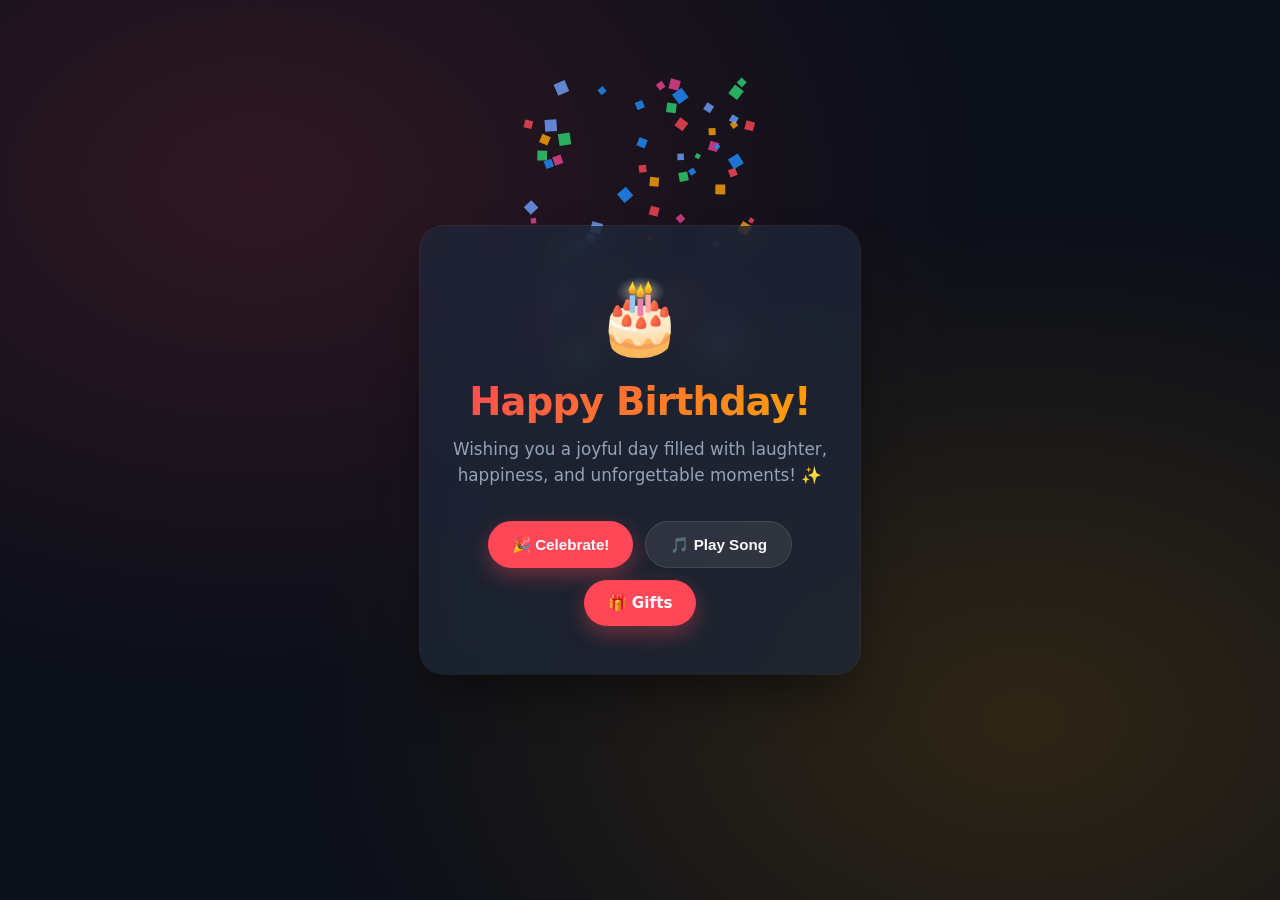
==== index.html @ 8373bae0 "Initial birthday app commit" ====
<!DOCTYPE html>
<html lang="en">
<head>
  <meta charset="UTF-8" />
  <meta name="viewport" content="width=device-width, initial-scale=1.0"/>
  <title>Happy Birthday!</title>
  <link rel="stylesheet" href="index.css" />
  <script src="index.js" defer></script>
</head>
<body>
  <canvas id="confetti-canvas"></canvas>
  <main class="card">
    <div class="icon">🎂</div>
    <h1>Happy Birthday!</h1>
    <p>Wishing you a joyful day filled with laughter, happiness, and unforgettable moments! ✨</p>
         
    <div class="controls">
      <button id="confetti-btn">🎉 Celebrate!</button>
      <button id="music-btn" class="secondary">🎵 Play Song</button>
      <a href="gifts.html" class="btn-link">🎁 Gifts</a>
    </div>
  </main>
</body>
</html>
---- index.css ----
:root {
  --bg-color: #0b0f19;
  --card-bg: rgba(30, 41, 59, 0.7);
  --accent: #ff4757;
  --accent-hover: #ff6b81;
  --accent-gradient: linear-gradient(135deg, #ff4757, #ffa502);
  --text: #f8fafc;
  --text-sub: #94a3b8;
  --border-glow: rgba(255, 255, 255, 0.1);
}

* {
  box-sizing: border-box;
  margin: 0;
  padding: 0;
}

body {
  background-color: var(--bg-color);
  background-image: 
    radial-gradient(at 20% 20%, rgba(255, 71, 87, 0.15) 0px, transparent 50%),
    radial-gradient(at 80% 80%, rgba(255, 165, 2, 0.15) 0px, transparent 50%);
  color: var(--text);
  font-family: 'Inter', system-ui, -apple-system, sans-serif;
  min-height: 100vh;
  display: flex;
  flex-direction: column;
  justify-content: center;
  align-items: center;
  padding: 20px;
  overflow-x: hidden;
}

canvas#confetti-canvas {
  position: absolute;
  top: 0;
  left: 0;
  width: 100%;
  height: 100%;
  pointer-events: none;
  z-index: 10;
}


.card {
  background: var(--card-bg);
  backdrop-filter: blur(16px);
  -webkit-backdrop-filter: blur(16px);
  padding: 3rem 2rem;
  border-radius: 24px;
  box-shadow: 0 25px 50px -12px rgba(0, 0, 0, 0.5),
              0 0 0 1px var(--border-glow);
  text-align: center;
  max-width: 440px;
  width: 100%;
  z-index: 20;
  transition: transform 0.3s ease, box-shadow 0.3s ease;
}

.card:hover {
  transform: translateY(-6px);
  box-shadow: 0 30px 60px -12px rgba(255, 71, 87, 0.2),
              0 0 0 1px rgba(255, 71, 87, 0.3);
}

.icon {
  font-size: 4.5rem;
  margin-bottom: 1.2rem;
  display: inline-block;
  animation: float 3s ease-in-out infinite;
}

h1 {
  font-size: 2.4rem;
  font-weight: 800;
  margin-bottom: 0.75rem;
  background: var(--accent-gradient);
  -webkit-background-clip: text;
  -webkit-text-fill-color: transparent;
  letter-spacing: -0.02em;
}

p {
  color: var(--text-sub);
  font-size: 1.05rem;
  line-height: 1.6;
  margin-bottom: 2rem;
}

.controls {
  display: flex;
  gap: 12px;
  justify-content: center;
  flex-wrap: wrap;
}


button, .btn-link {
  background: var(--accent);
  color: white;
  border: none;
  padding: 0.85rem 1.5rem;
  border-radius: 99px;
  font-size: 0.95rem;
  font-weight: 600;
  cursor: pointer;
  text-decoration: none;
  box-shadow: 0 8px 20px rgba(255, 71, 87, 0.35);
  transition: all 0.25s cubic-bezier(0.4, 0, 0.2, 1);
  display: inline-flex;
  align-items: center;
  gap: 8px;
}

button:hover, .btn-link:hover {
  background-color: var(--accent-hover);
  transform: translateY(-2px) scale(1.03);
  box-shadow: 0 12px 24px rgba(255, 71, 87, 0.45);
}

button:active, .btn-link:active {
  transform: translateY(0) scale(0.98);
}

button.secondary {
  background: rgba(255, 255, 255, 0.08);
  color: var(--text);
  box-shadow: none;
  border: 1px solid var(--border-glow);
}

button.secondary:hover {
  background: rgba(255, 255, 255, 0.15);
  box-shadow: 0 8px 20px rgba(0, 0, 0, 0.3);
}


.gifts-header {
  width: 100%;
  max-width: 680px;
  display: flex;
  align-items: center;
  justify-content: center;
  position: relative;
  margin-bottom: 2rem;
}

.back-btn {
  position: absolute;
  left: 0;
  color: var(--text-sub);
  text-decoration: none;
  font-weight: 600;
  background: rgba(255, 255, 255, 0.05);
  padding: 8px 18px;
  border-radius: 99px;
  border: 1px solid var(--border-glow);
  transition: all 0.2s ease;
}

.back-btn:hover {
  color: #fff;
  background: rgba(255, 255, 255, 0.12);
  transform: translateX(-3px);
}

.grid-container {
  display: grid;
  grid-template-columns: repeat(auto-fit, minmax(110px, 1fr));
  gap: 16px;
  width: 100%;
  max-width: 680px;
}

.gift-box {
  aspect-ratio: 1;
  background: var(--card-bg);
  backdrop-filter: blur(10px);
  border: 1.5px solid rgba(255, 71, 87, 0.4);
  border-radius: 20px;
  display: flex;
  justify-content: center;
  align-items: center;
  font-size: 2.2rem;
  cursor: pointer;
  box-shadow: 0 10px 25px -5px rgba(0, 0, 0, 0.3);
  transition: all 0.3s cubic-bezier(0.34, 1.56, 0.64, 1);
  user-select: none;
}

.gift-box:hover {
  transform: translateY(-8px) scale(1.05);
  border-color: var(--accent);
  box-shadow: 0 15px 30px rgba(255, 71, 87, 0.3);
}

.gift-box.opened {
  background: var(--accent-gradient);
  border-color: transparent;
  font-size: 2rem;
  font-weight: 800;
  color: white;
  transform: scale(1);
  box-shadow: 0 10px 20px rgba(255, 71, 87, 0.4);
  animation: pop 0.4s ease-out;
}

@keyframes float {
  0%, 100% { transform: translateY(0); }
  50% { transform: translateY(-10px); }
}

@keyframes pop {
  0% { transform: scale(0.8); }
  50% { transform: scale(1.15); }
  100% { transform: scale(1); }
}
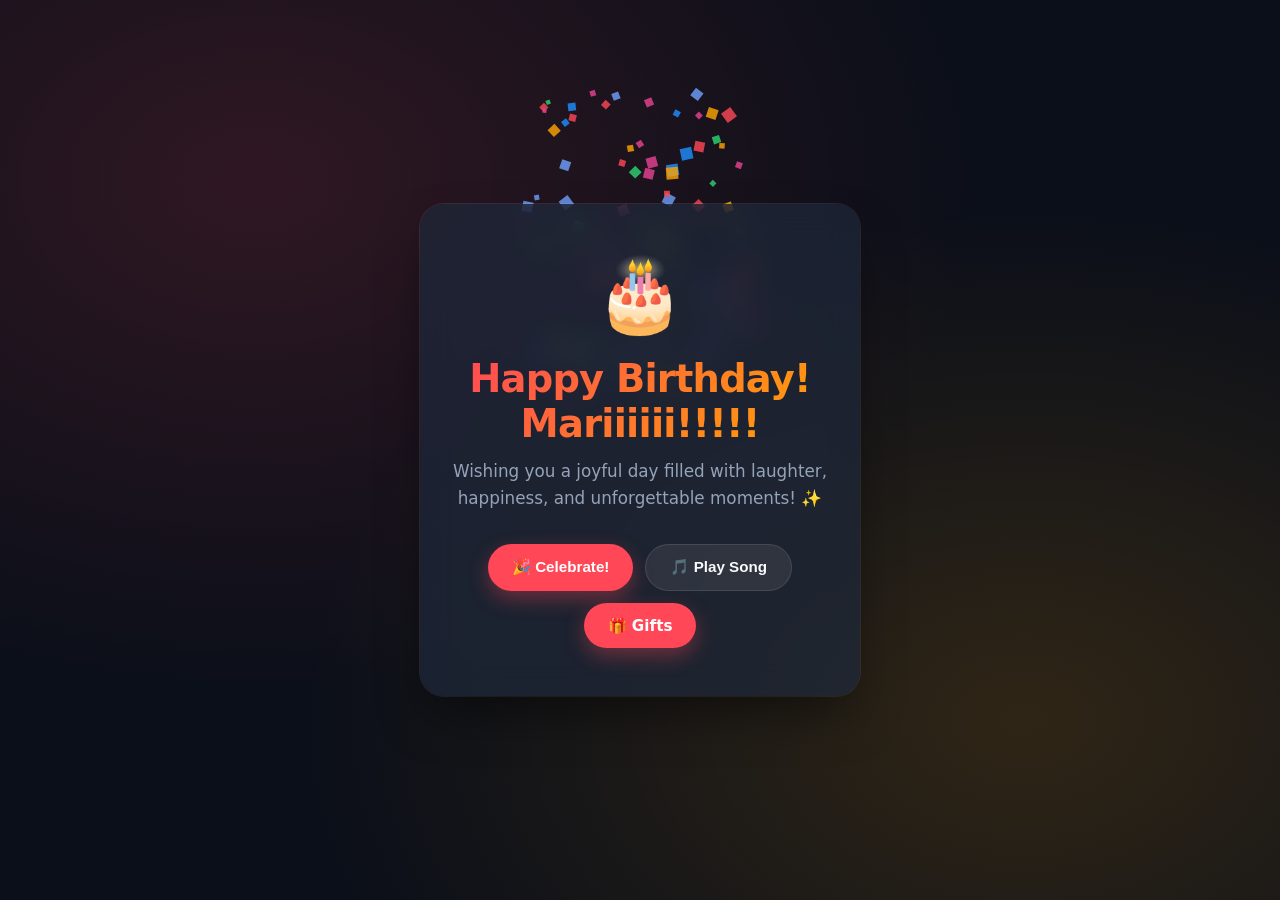
==== commit 7d4fec95: "Update birthday message to include 'Mariiiiii!!!!!'" ====
--- a/index.html
+++ b/index.html
@@ -12,7 +12,7 @@
   <canvas id="confetti-canvas"></canvas>
   <main class="card">
     <div class="icon">🎂</div>
-    <h1>Happy Birthday!</h1>
+    <h1>Happy Birthday! Mariiiiii!!!!!</h1>
     <p>Wishing you a joyful day filled with laughter, happiness, and unforgettable moments! ✨</p>
          
     <div class="controls">
@@ -22,4 +22,4 @@
     </div>
   </main>
 </body>
-</html>+</html>
